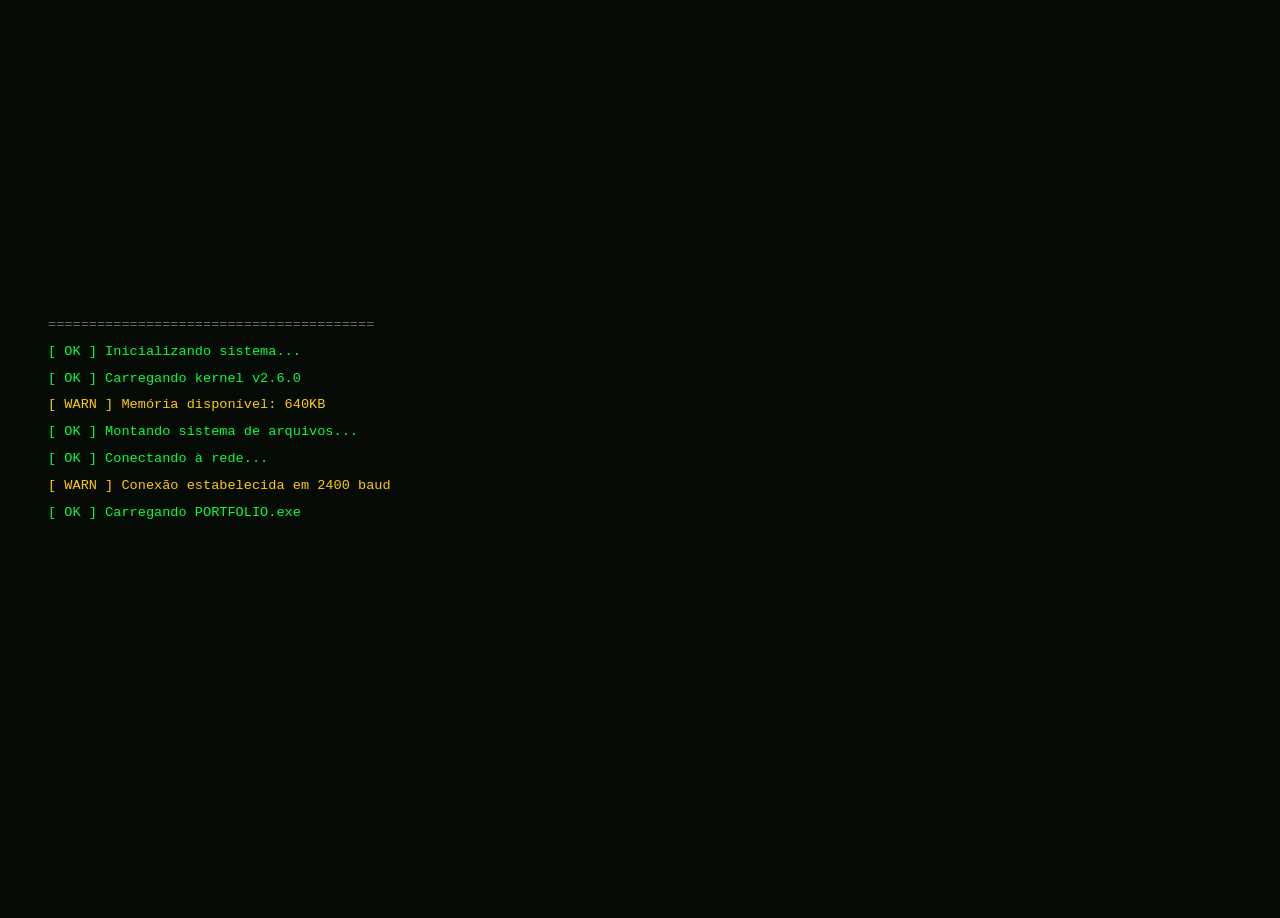
==== index.html @ 14c5c24e "Add files via upload" ====
<!DOCTYPE html>
<html lang="pt-BR">
<head>
  <meta charset="UTF-8">
  <meta http-equiv="X-UA-Compatible" content="IE=edge">
  <meta name="viewport" content="width=device-width, initial-scale=1.0">
  <title>Portfólio de Tarefas</title>
  <style>
    :root {
      --verde:       #00ff41;
      --verde-dim:   #00aa2a;
      --verde-muted: #005514;
      --fundo:       #050a05;
      --fundo2:      #0a100a;
      --borda:       #1a2e1a;
      --texto:       #c8e6c8;
      --muted:       #5a7a5a;
      --ciano:       #00ffff;
      --vermelho:    #ff3333;
    }

    * { margin: 0; padding: 0; box-sizing: border-box; }
    html { scroll-behavior: smooth; }

    /* ── SCANLINE ── */
    body::before {
      content: '';
      position: fixed;
      top: 0; left: 0;
      width: 100%; height: 100%;
      background: repeating-linear-gradient(
        0deg,
        transparent,
        transparent 2px,
        rgba(0,0,0,0.35) 2px,
        rgba(0,0,0,0.35) 4px
      );
      pointer-events: none;
      z-index: 9999;
    }

    body {
      background-color: var(--fundo);
      color: var(--texto);
      font-family: 'Courier New', Courier, monospace;
      font-size: 15px;
      line-height: 1.8;
    }

    ::-webkit-scrollbar { width: 6px; }
    ::-webkit-scrollbar-track { background: var(--fundo); }
    ::-webkit-scrollbar-thumb { background: var(--verde-muted); }

    /* ── BOOT SCREEN ── */
    #boot {
      position: fixed;
      inset: 0;
      background: var(--fundo);
      z-index: 10000;
      display: flex;
      flex-direction: column;
      justify-content: center;
      align-items: flex-start;
      padding: 3rem;
      font-family: 'Courier New', monospace;
      font-size: 0.85rem;
      color: var(--verde);
      gap: 0.15rem;
    }

    #boot .boot-line { opacity: 0; white-space: nowrap; }
    #boot .ok    { color: var(--verde); }
    #boot .warn  { color: #ffcc00; }
    #boot .barra { color: var(--muted); }

    /* ── HEADER ── */
    header {
      background-color: var(--fundo2);
      border-bottom: 1px solid var(--verde-muted);
      padding: 3rem 2rem;
      text-align: center;
      position: relative;
      z-index: 1;
    }

    header::before {
      content: '// PORTFOLIO.exe';
      display: block;
      font-size: 0.65rem;
      color: var(--verde-muted);
      letter-spacing: 0.2em;
      margin-bottom: 1rem;
    }

    header h1 {
      font-size: 2rem;
      color: var(--verde);
      margin-bottom: 0.5rem;
      letter-spacing: 0.05em;
      min-height: 2.5rem;
    }

    .cursor::after {
      content: '█';
      animation: blink 0.8s step-start infinite;
      color: var(--verde);
    }

    @keyframes blink {
      0%, 100% { opacity: 1; }
      50%       { opacity: 0; }
    }

    header p { color: var(--muted); font-size: 0.85rem; }
    header p::before { content: '> '; color: var(--verde); }

    /* ── MAIN ── */
    main {
      max-width: 860px;
      margin: 2.5rem auto;
      padding: 0 1.5rem 3rem;
      position: relative;
      z-index: 1;
    }

    h2 {
      font-size: 0.85rem;
      color: var(--verde);
      text-transform: uppercase;
      letter-spacing: 0.15em;
      margin-bottom: 1.5rem;
      padding-bottom: 0.5rem;
      border-bottom: 1px dashed var(--borda);
    }

    h2::before { content: '## '; color: var(--verde-muted); }

    /* ── GRID ── */
    .grid {
      display: grid;
      grid-template-columns: repeat(auto-fill, minmax(240px, 1fr));
      gap: 1.2rem;
    }

    /* ── CARD ── */
    .card {
      background-color: var(--fundo2);
      border: 1px solid var(--borda);
      border-left: 3px solid var(--verde);
      padding: 1.5rem;
      text-decoration: none;
      color: inherit;
      display: block;
      position: relative;
      overflow: hidden;
      transition: border-color 0.2s, background 0.2s;
      isolation: isolate;
    }

    .card:hover {
      border-color: var(--verde);
      background-color: rgba(0,255,65,0.04);
      box-shadow: 0 0 12px rgba(0,255,65,0.08);
    }

    /* linha verde deslizando no topo */
    .card::before {
      content: '';
      position: absolute;
      top: 0; left: 0; right: 0;
      height: 2px;
      background: var(--verde);
      transform: scaleX(0);
      transform-origin: left;
      transition: transform 0.3s ease;
      z-index: 2;
      pointer-events: none;
    }

    .card:hover::before { transform: scaleX(1); }

    .card-inner { position: relative; }

    /* ── OVERLAY (telão quebrado) ── */
    .card-overlay {
      position: absolute;
      inset: 0;
      pointer-events: none;
      opacity: 0;
      z-index: 1;
      background-image: repeating-linear-gradient(
        90deg,
        transparent,
        transparent calc(33% - 1px),
        rgba(0,255,65,0.3) calc(33% - 1px),
        rgba(0,255,65,0.3) 33%,
        transparent 33%,
        transparent calc(66% - 1px),
        rgba(0,255,255,0.25) calc(66% - 1px),
        rgba(0,255,255,0.25) 66%,
        transparent 66%
      );
    }

    .card .numero {
      font-size: 0.72rem;
      color: var(--verde-muted);
      margin-bottom: 0.5rem;
      letter-spacing: 0.05em;
    }

    .card h3 {
      font-size: 0.95rem;
      color: var(--ciano);
      margin-bottom: 0.4rem;
    }

    .card h3::before { content: '→ '; color: var(--verde-muted); }

    .card p {
      font-size: 0.82rem;
      color: var(--muted);
      line-height: 1.6;
    }

    /* ── KEYFRAMES DE GLITCH ── */

    @keyframes fase-drift {
      0%   { clip-path: none; transform: translate(0); filter: none; }
      20%  { clip-path: inset(15% 0 65% 0); transform: translateX(3px);  filter: hue-rotate(60deg); }
      40%  { clip-path: inset(0 0 80% 0);   transform: translateX(-2px); filter: none; }
      60%  { clip-path: inset(42% 0 30% 0); transform: translateX(3px);  filter: hue-rotate(100deg); }
      80%  { clip-path: none; transform: translate(0); filter: none; }
      100% { clip-path: none; transform: translate(0); filter: none; }
    }

    @keyframes fase-overexpose {
      0%   { filter: none; background-color: var(--fundo2); }
      25%  { filter: brightness(2.5) saturate(0); background-color: #152515; }
      50%  { filter: brightness(1.5) hue-rotate(40deg); }
      70%  { filter: none; background-color: var(--fundo2); }
      85%  { filter: brightness(1.15); }
      100% { filter: none; }
    }

    @keyframes fase-corrupcao {
      0%   { opacity: 1; letter-spacing: normal; filter: none; }
      30%  { opacity: 0.4; letter-spacing: 0.2em; filter: blur(0.6px); }
      55%  { opacity: 0.75; letter-spacing: -0.06em; filter: none; }
      75%  { opacity: 1; letter-spacing: normal; }
      100% { opacity: 1; }
    }

    @keyframes fase-frag {
      0%   { clip-path: none; transform: translate(0); filter: none; }
      18%  { clip-path: inset(10% 5% 60% 8%);  transform: translate(-2px, 1px); }
      35%  { clip-path: inset(50% 8% 10% 5%);  transform: translate(3px, -1px); filter: hue-rotate(50deg); }
      52%  { clip-path: inset(25% 55% 24% 0);  transform: translate(0, 2px); }
      68%  { clip-path: inset(0 0 70% 40%);    transform: translate(-2px, 0); filter: brightness(1.3); }
      80%  { clip-path: none; transform: translate(0); filter: none; }
      100% { clip-path: none; transform: translate(0); filter: none; }
    }

    @keyframes fase-telao {
      0%,10%  { opacity: 0; }
      20%     { opacity: 0.7; }
      50%     { opacity: 0.35; }
      75%     { opacity: 0.55; }
      90%     { opacity: 0; }
      100%    { opacity: 0; }
    }

    @keyframes fase-telao-card {
      0%   { filter: none; }
      20%  { filter: brightness(1.2) contrast(1.05); }
      50%  { filter: hue-rotate(30deg) brightness(1.05); }
      80%  { filter: none; }
      100% { filter: none; }
    }

    /* classes aplicadas via JS */
    .glitch-drift     { animation: fase-drift       0.5s steps(1) 1 forwards; }
    .glitch-expose    { animation: fase-overexpose   0.6s steps(1) 1 forwards; }
    .glitch-frag      { animation: fase-frag         0.5s steps(1) 1 forwards; }
    .glitch-telao     { animation: fase-telao-card   0.6s steps(1) 1 forwards; }
    .overlay-telao    { animation: fase-telao        0.6s steps(1) 1 forwards; }

    .glitch-corrupcao { animation: fase-corrupcao   0.55s steps(1) 1 forwards; }

    /* ── MATRIX CANVAS ── */
    #matrix {
      position: fixed;
      top: 0; left: 0;
      width: 100%; height: 100%;
      z-index: 0;
      opacity: 0.13;
      pointer-events: none;
    }

    /* ── FOOTER ── */
    footer {
      text-align: center;
      padding: 2rem;
      font-size: 0.72rem;
      color: var(--verde-muted);
      border-top: 1px solid var(--borda);
      position: relative;
      z-index: 1;
    }

    footer p::before { content: '// '; }
    /* ── TV SHUTDOWN OVERLAY ── */
    #tv-shutdown {
      position: fixed;
      inset: 0;
      z-index: 99998;
      pointer-events: none;
      display: none;
    }

    /* camada de distorção/conteúdo */
    #tv-page-wrap {
      position: fixed;
      inset: 0;
      z-index: 1;
      transform-origin: center center;
      pointer-events: none;
    }

    /* linha horizontal branca (o "tubo") */
    #tv-line {
      position: fixed;
      left: 0; right: 0;
      top: 50%;
      height: 3px;
      background: white;
      transform: translateY(-50%) scaleX(1);
      transform-origin: center;
      opacity: 0;
      z-index: 99999;
      box-shadow: 0 0 12px 4px rgba(255,255,255,0.8),
                  0 0 30px 10px rgba(200,255,200,0.4);
      pointer-events: none;
    }

    /* fade para preto final */
    #tv-blackout {
      position: fixed;
      inset: 0;
      background: black;
      opacity: 0;
      z-index: 99997;
      pointer-events: none;
    }

    /* congela TODAS as animações da página de uma vez */
    .tv-congelado * {
      animation-play-state: paused !important;
    }

    /* pseudo-elementos não são cobertos pelo * — trata separado */
    .tv-congelado *::before,
    .tv-congelado *::after {
      animation-play-state: paused !important;
    }
    .tv-frozen {
      transform: skewX(-1.5deg) translateX(4px) !important;
      filter: brightness(1.25) hue-rotate(15deg) !important;
    }

    /* ── OVERLAYS RGB + ESTÁTICA ── */
    #tv-rgb-r, #tv-rgb-c {
      position: fixed;
      inset: 0;
      z-index: 99996;
      pointer-events: none;
      opacity: 0;
      mix-blend-mode: screen;
    }

    #tv-rgb-r { background: rgba(255,0,0,0.2); }
    #tv-rgb-c { background: rgba(0,255,255,0.2); }

    #tv-static {
      position: fixed;
      inset: 0;
      z-index: 99995;
      pointer-events: none;
      opacity: 0;
      background-image: url("data:image/svg+xml,%3Csvg viewBox='0 0 200 200' xmlns='http://www.w3.org/2000/svg'%3E%3Cfilter id='n'%3E%3CfeTurbulence type='fractalNoise' baseFrequency='0.85' numOctaves='4' stitchTiles='stitch'/%3E%3C/filter%3E%3Crect width='200' height='200' filter='url(%23n)' opacity='0.5' fill='%2300ff41'/%3E%3C/svg%3E");
      background-size: 120px 120px;
      mix-blend-mode: overlay;
    }

    /* ── CONTAINER DAS FATIAS ── */
    #tv-slices {
      position: fixed;
      inset: 0;
      z-index: 99994;
      pointer-events: none;
      overflow: hidden;
    }

    /* cada fatia é uma cópia do fundo deslocada */
    .tv-slice {
      position: absolute;
      left: 0; right: 0;
      background: var(--fundo2);
      opacity: 0;
      transition: none;
    }

    /* colapso vertical — página encolhe para linha */
    .tv-collapse {
      animation: tv-colapso 0.35s cubic-bezier(0.4, 0, 1, 1) forwards !important;
    }

    @keyframes tv-colapso {
      0%   { transform: scaleY(1);    filter: brightness(1); }
      40%  { transform: scaleY(0.08); filter: brightness(2.5); }
      100% { transform: scaleY(0);    filter: brightness(4); }
    }
  </style>
</head>
<body>

  <div id="tv-blackout"></div>
  <div id="tv-rgb-r"></div>
  <div id="tv-rgb-c"></div>
  <div id="tv-static"></div>
  <div id="tv-slices"></div>
  <div id="tv-line"></div>

  <canvas id="matrix"></canvas>

  <div id="boot">
    <span class="boot-line barra">========================================</span>
    <span class="boot-line ok">[  OK  ] Inicializando sistema...</span>
    <span class="boot-line ok">[  OK  ] Carregando kernel v2.6.0</span>
    <span class="boot-line warn">[ WARN ] Memória disponível: 640KB</span>
    <span class="boot-line ok">[  OK  ] Montando sistema de arquivos...</span>
    <span class="boot-line ok">[  OK  ] Conectando à rede...</span>
    <span class="boot-line warn">[ WARN ] Conexão estabelecida em 2400 baud</span>
    <span class="boot-line ok">[  OK  ] Carregando PORTFOLIO.exe</span>
    <span class="boot-line barra">========================================</span>
    <span class="boot-line ok" style="margin-top:0.5rem">Bem-vindo, usuário.</span>
  </div>

  <header>
    <h1 id="titulo" class="cursor"></h1>
    <p>Programação Front-End 2026 &mdash; UniCesumar</p>
  </header>

  <main>
    <h2>Tarefas publicadas</h2>
    <div class="grid">

      <a class="card" href="tarefa1/">
        <div class="card-overlay"></div>
        <div class="card-inner">
          <div class="numero">// tarefa 01</div>
          <h3>Meus Colecionáveis</h3>
          <p>Colecionáveis.</p>
        </div>
      </a>

      <a class="card" href="tarefa2/">
        <div class="card-overlay"></div>
        <div class="card-inner">
          <div class="numero">// tarefa 02</div>
          <h3>Métodos de Ordenação em C</h3>
          <p>Bubble, Selection, Insertion, Quick e Merge Sort.</p>
        </div>
      </a>

      <a class="card" href="tarefa3/">
        <div class="card-overlay"></div>
        <div class="card-inner">
          <div class="numero">// tarefa 03</div>
          <h3>Nada Sobre Nada em Computação</h3>
          <p>Aplicar um CSS Maneiro no Site.</p>
        </div>
      </a>

      <a class="card" href="tarefa4/">
        <div class="card-overlay"></div>
        <div class="card-inner">
          <div class="numero">// tarefa 04</div>
          <h3>Nada Sobre Nada em Computação de Novo</h3>
          <p>Aplicar um CSS Maneiro no Site Usando o DaisyUi.</p>
        </div>
      </a>

    </div>
  </main>

  <footer>
    <p>cauê licce &mdash; cauelicce.github.io</p>
    <p>design e código dessa página feito com ia para facilitar minha vida</p>
  </footer>

  <script>
    /* ── MATRIX RAIN ── */
    const canvas   = document.getElementById('matrix');
    const ctx      = canvas.getContext('2d');
    const chars    = '01'.split('');
    const fontSize = 13;
    let colunas, gotas;

    function redimensionar() {
      canvas.width  = window.innerWidth;
      canvas.height = window.innerHeight;
      colunas = Math.floor(canvas.width / fontSize);
      gotas   = Array(colunas).fill(1);
    }

    redimensionar();
    window.addEventListener('resize', redimensionar);

    function desenharMatrix() {
      ctx.fillStyle = 'rgba(5, 10, 5, 0.05)';
      ctx.fillRect(0, 0, canvas.width, canvas.height);
      ctx.fillStyle = '#00ff41';
      ctx.font = fontSize + 'px Courier New';
      gotas.forEach((y, i) => {
        const char = chars[Math.floor(Math.random() * chars.length)];
        ctx.fillText(char, i * fontSize, y * fontSize);
        if (y * fontSize > canvas.height && Math.random() > 0.975) gotas[i] = 0;
        gotas[i]++;
      });
    }

    const matrixInterval = setInterval(desenharMatrix, 45);

    /* ── BOOT ANIMATION ── */
    const linhas = document.querySelectorAll('.boot-line');
    const boot   = document.getElementById('boot');

    linhas.forEach((linha, i) => {
      setTimeout(() => { linha.style.opacity = '1'; }, i * 180);
    });

    setTimeout(() => {
      boot.style.transition = 'opacity 0.5s';
      boot.style.opacity = '0';
      setTimeout(() => boot.style.display = 'none', 500);
      digitarTitulo('Portfólio de Tarefas');
    }, linhas.length * 180 + 600);

    function digitarTitulo(texto) {
      const el = document.getElementById('titulo');
      let i = 0;
      const intervalo = setInterval(() => {
        el.textContent += texto[i];
        i++;
        if (i >= texto.length) clearInterval(intervalo);
      }, 80);
    }

    /* ── GLITCH MIX POR CARD ── */
    function pausa(ms) {
      return new Promise(r => setTimeout(r, ms));
    }

    function criarFases(card, overlay) {
      const inner  = card.querySelector('.card-inner');
      const h3     = card.querySelector('h3');
      const p      = card.querySelector('p');
      const numero = card.querySelector('.numero');

      return [
        {
          nome: 'drift',
          dur: 500,
          aplicar() { card.classList.add('glitch-drift'); },
          limpar()  { card.classList.remove('glitch-drift'); }
        },
        {
          nome: 'overexposure',
          dur: 600,
          aplicar() { card.classList.add('glitch-expose'); },
          limpar()  { card.classList.remove('glitch-expose'); }
        },
        {
          nome: 'corrupcao',
          dur: 550,
          aplicar() {
            h3.classList.add('glitch-corrupcao');
            p.classList.add('glitch-corrupcao');
            numero.classList.add('glitch-corrupcao');
          },
          limpar() {
            h3.classList.remove('glitch-corrupcao');
            p.classList.remove('glitch-corrupcao');
            numero.classList.remove('glitch-corrupcao');
          }
        },
        {
          nome: 'fragmentacao',
          dur: 500,
          aplicar() { card.classList.add('glitch-frag'); },
          limpar()  { card.classList.remove('glitch-frag'); }
        },
        {
          nome: 'telao',
          dur: 600,
          aplicar() {
            card.classList.add('glitch-telao');
            overlay.classList.add('overlay-telao');
          },
          limpar() {
            card.classList.remove('glitch-telao');
            overlay.classList.remove('overlay-telao');
          }
        }
      ];
    }

    async function loopCard(card, overlay) {
      const fases = criarFases(card, overlay);

      while (true) {
        // intervalo aleatório entre 2s e 20s
        const espera = Math.floor(Math.random() * (20000 - 2000)) + 2000;
        await pausa(espera);

        // 15% chance de sequência: 8% = 3 fases, 7% = 2 fases, 85% = 1 fase
        const raro = Math.random();
        const qtd  = raro < 0.08 ? 3 : raro < 0.15 ? 2 : 1;

        const embaralhadas = [...fases].sort(() => Math.random() - 0.5);
        const selecionadas = embaralhadas.slice(0, qtd);

        for (let i = 0; i < selecionadas.length; i++) {
          const fase = selecionadas[i];
          fase.aplicar();
          await pausa(fase.dur);
          fase.limpar();

          // pausa curta entre efeitos em sequência
          if (i < selecionadas.length - 1) {
            await pausa(Math.floor(Math.random() * 120) + 80);
          }
        }
      }
    }

    // inicia um loop independente para cada card
    document.querySelectorAll('.card').forEach(card => {
      const overlay = card.querySelector('.card-overlay');
      loopCard(card, overlay);
    });

    /* ── TV SHUTDOWN AO CLICAR NO CARD ── */
    let navegando = false;

    function tvShutdown(destino) {
      if (navegando) return;
      navegando = true;

      const corpo    = document.body;
      const linha    = document.getElementById('tv-line');
      const blackout = document.getElementById('tv-blackout');
      const rgbR     = document.getElementById('tv-rgb-r');
      const rgbC     = document.getElementById('tv-rgb-c');
      const estatica = document.getElementById('tv-static');
      const slicesCt = document.getElementById('tv-slices');

      // ── CRIA AS FATIAS ──
      // Cada fatia é uma faixa horizontal que copia a cor de fundo
      // e desloca para o lado, simulando o efeito de separação
      const NUM_SLICES = 8;
      const sliceEls = [];
      const alturaSlice = Math.ceil(window.innerHeight / NUM_SLICES);

      for (let i = 0; i < NUM_SLICES; i++) {
        const s = document.createElement('div');
        s.className = 'tv-slice';
        s.style.top    = (i * alturaSlice) + 'px';
        s.style.height = alturaSlice + 'px';
        // cor alternada ligeiramente diferente para dar profundidade
        s.style.background = i % 2 === 0
          ? 'rgba(10,16,10,0.92)'
          : 'rgba(5,10,5,0.88)';
        slicesCt.appendChild(s);
        sliceEls.push(s);
      }

      // deslocamentos aleatórios fixos por fatia (não mudam a cada frame)
      const sliceOffsets = sliceEls.map(() => {
        const dir  = Math.random() > 0.5 ? 1 : -1;
        const dist = Math.floor(Math.random() * 55 + 15); // 15–70px
        return dir * dist;
      });

      // congela todas as animações da página imediatamente
      corpo.classList.add('tv-congelado');
      document.getElementById('titulo').classList.add('cursor-frozen');
      clearInterval(matrixInterval);
      let t = 0;
      const SLICE_DUR  = 900;
      const TICK       = 55; // ms por frame

      const tickSlice = setInterval(() => {
        t += TICK;

        sliceEls.forEach((s, i) => {
          // cada fatia aparece/desaparece aleatoriamente
          const visible = Math.random() > 0.35;
          if (visible) {
            // varia o offset para cada frame — jitter pequeno
            const jitter = Math.random() * 10 - 5;
            const tx = sliceOffsets[i] + jitter;
            s.style.opacity   = (Math.random() * 0.5 + 0.5).toFixed(2);
            s.style.transform = `translateX(${tx}px)`;
            s.style.filter    = Math.random() > 0.7
              ? `hue-rotate(${Math.random()*80}deg) brightness(${0.9 + Math.random()})`
              : 'none';
          } else {
            s.style.opacity = '0';
          }
        });

        // RGB split pulsa junto
        if (Math.random() > 0.4) {
          rgbR.style.opacity   = (Math.random() * 0.5).toFixed(2);
          rgbC.style.opacity   = (Math.random() * 0.5).toFixed(2);
          rgbR.style.transform = `translateX(${(Math.random()*14 - 7).toFixed(1)}px)`;
          rgbC.style.transform = `translateX(${(Math.random()*-14 + 7).toFixed(1)}px)`;
        } else {
          rgbR.style.opacity = '0';
          rgbC.style.opacity = '0';
        }

        // estática aleatória
        if (Math.random() > 0.5) {
          estatica.style.opacity = (Math.random() * 0.35).toFixed(2);
          estatica.style.backgroundPosition = `${Math.random()*100}px ${Math.random()*100}px`;
        } else {
          estatica.style.opacity = '0';
        }

        if (t >= SLICE_DUR) {
          clearInterval(tickSlice);

          // ── FASE 2: FREEZE (500ms) ──
          // fatias ficam paradas em posição deslocada
          sliceEls.forEach((s, i) => {
            s.style.opacity   = (Math.random() * 0.3 + 0.6).toFixed(2);
            s.style.transform = `translateX(${sliceOffsets[i]}px)`;
            s.style.filter    = 'none';
          });
          rgbR.style.opacity = '0.25';
          rgbC.style.opacity = '0.2';
          estatica.style.opacity = '0.15';

          setTimeout(() => {
            // limpa fatias e overlays
            sliceEls.forEach(s => s.style.opacity = '0');
            rgbR.style.opacity = '0';
            rgbC.style.opacity = '0';
            estatica.style.opacity = '0';

            // ── FASE 3: COLAPSO VERTICAL (350ms) ──
            corpo.classList.add('tv-collapse');

            setTimeout(() => { linha.style.opacity = '1'; }, 150);

            // ── FASE 4: LINHA ENCOLHE PARA PONTO (200ms) ──
            setTimeout(() => {
              linha.style.transition = 'transform 0.2s ease-in, opacity 0.2s ease-in, height 0.15s ease-in';
              linha.style.transform  = 'translateY(-50%) scaleX(0.02)';
              linha.style.height     = '2px';

              // ── FASE 5: FADE PARA PRETO + NAVEGA ──
              setTimeout(() => {
                linha.style.opacity = '0';
                blackout.style.transition = 'opacity 0.25s ease-in';
                blackout.style.opacity    = '1';

                setTimeout(() => { window.location.href = destino; }, 280);
              }, 200);

            }, 350);

          }, 900); // duração do freeze
        }
      }, TICK);
    }

    document.querySelectorAll('.card').forEach(card => {
      card.addEventListener('click', function(e) {
        e.preventDefault();
        tvShutdown(this.getAttribute('href'));
      });
    });
  </script>

</body>
</html>
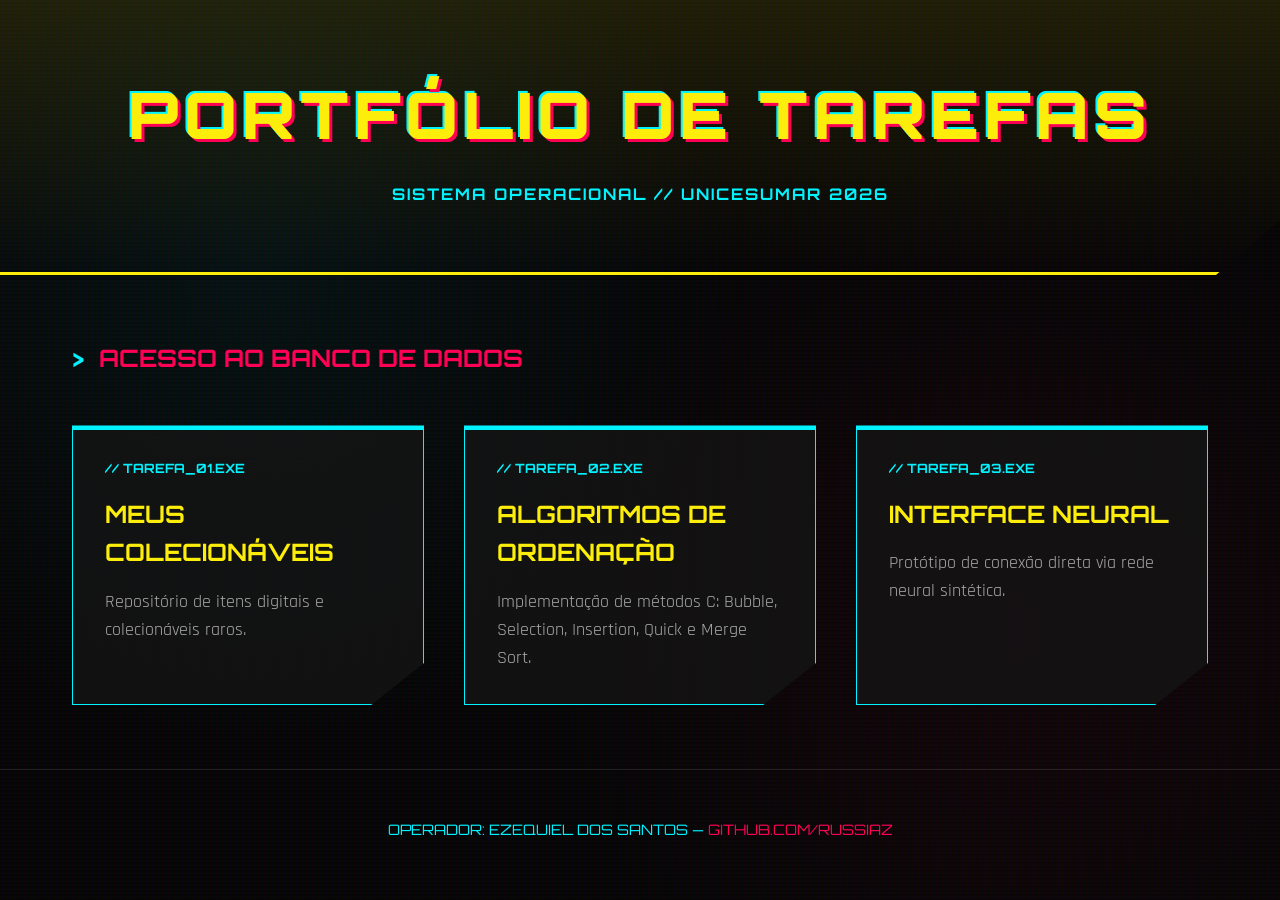
==== commit cee8c3aa: "Update index.html" ====
--- a/index.html
+++ b/index.html
@@ -1,802 +1,243 @@
 <!DOCTYPE html>
 <html lang="pt-BR">
 <head>
-  <meta charset="UTF-8">
-  <meta http-equiv="X-UA-Compatible" content="IE=edge">
-  <meta name="viewport" content="width=device-width, initial-scale=1.0">
-  <title>Portfólio de Tarefas</title>
-  <style>
-    :root {
-      --verde:       #00ff41;
-      --verde-dim:   #00aa2a;
-      --verde-muted: #005514;
-      --fundo:       #050a05;
-      --fundo2:      #0a100a;
-      --borda:       #1a2e1a;
-      --texto:       #c8e6c8;
-      --muted:       #5a7a5a;
-      --ciano:       #00ffff;
-      --vermelho:    #ff3333;
-    }
-
-    * { margin: 0; padding: 0; box-sizing: border-box; }
-    html { scroll-behavior: smooth; }
-
-    /* ── SCANLINE ── */
-    body::before {
-      content: '';
-      position: fixed;
-      top: 0; left: 0;
-      width: 100%; height: 100%;
-      background: repeating-linear-gradient(
-        0deg,
-        transparent,
-        transparent 2px,
-        rgba(0,0,0,0.35) 2px,
-        rgba(0,0,0,0.35) 4px
-      );
-      pointer-events: none;
-      z-index: 9999;
-    }
-
-    body {
-      background-color: var(--fundo);
-      color: var(--texto);
-      font-family: 'Courier New', Courier, monospace;
-      font-size: 15px;
-      line-height: 1.8;
-    }
-
-    ::-webkit-scrollbar { width: 6px; }
-    ::-webkit-scrollbar-track { background: var(--fundo); }
-    ::-webkit-scrollbar-thumb { background: var(--verde-muted); }
-
-    /* ── BOOT SCREEN ── */
-    #boot {
-      position: fixed;
-      inset: 0;
-      background: var(--fundo);
-      z-index: 10000;
-      display: flex;
-      flex-direction: column;
-      justify-content: center;
-      align-items: flex-start;
-      padding: 3rem;
-      font-family: 'Courier New', monospace;
-      font-size: 0.85rem;
-      color: var(--verde);
-      gap: 0.15rem;
-    }
-
-    #boot .boot-line { opacity: 0; white-space: nowrap; }
-    #boot .ok    { color: var(--verde); }
-    #boot .warn  { color: #ffcc00; }
-    #boot .barra { color: var(--muted); }
-
-    /* ── HEADER ── */
-    header {
-      background-color: var(--fundo2);
-      border-bottom: 1px solid var(--verde-muted);
-      padding: 3rem 2rem;
-      text-align: center;
-      position: relative;
-      z-index: 1;
-    }
-
-    header::before {
-      content: '// PORTFOLIO.exe';
-      display: block;
-      font-size: 0.65rem;
-      color: var(--verde-muted);
-      letter-spacing: 0.2em;
-      margin-bottom: 1rem;
-    }
-
-    header h1 {
-      font-size: 2rem;
-      color: var(--verde);
-      margin-bottom: 0.5rem;
-      letter-spacing: 0.05em;
-      min-height: 2.5rem;
-    }
-
-    .cursor::after {
-      content: '█';
-      animation: blink 0.8s step-start infinite;
-      color: var(--verde);
-    }
-
-    @keyframes blink {
-      0%, 100% { opacity: 1; }
-      50%       { opacity: 0; }
-    }
-
-    header p { color: var(--muted); font-size: 0.85rem; }
-    header p::before { content: '> '; color: var(--verde); }
-
-    /* ── MAIN ── */
-    main {
-      max-width: 860px;
-      margin: 2.5rem auto;
-      padding: 0 1.5rem 3rem;
-      position: relative;
-      z-index: 1;
-    }
-
-    h2 {
-      font-size: 0.85rem;
-      color: var(--verde);
-      text-transform: uppercase;
-      letter-spacing: 0.15em;
-      margin-bottom: 1.5rem;
-      padding-bottom: 0.5rem;
-      border-bottom: 1px dashed var(--borda);
-    }
-
-    h2::before { content: '## '; color: var(--verde-muted); }
-
-    /* ── GRID ── */
-    .grid {
-      display: grid;
-      grid-template-columns: repeat(auto-fill, minmax(240px, 1fr));
-      gap: 1.2rem;
-    }
-
-    /* ── CARD ── */
-    .card {
-      background-color: var(--fundo2);
-      border: 1px solid var(--borda);
-      border-left: 3px solid var(--verde);
-      padding: 1.5rem;
-      text-decoration: none;
-      color: inherit;
-      display: block;
-      position: relative;
-      overflow: hidden;
-      transition: border-color 0.2s, background 0.2s;
-      isolation: isolate;
-    }
-
-    .card:hover {
-      border-color: var(--verde);
-      background-color: rgba(0,255,65,0.04);
-      box-shadow: 0 0 12px rgba(0,255,65,0.08);
-    }
-
-    /* linha verde deslizando no topo */
-    .card::before {
-      content: '';
-      position: absolute;
-      top: 0; left: 0; right: 0;
-      height: 2px;
-      background: var(--verde);
-      transform: scaleX(0);
-      transform-origin: left;
-      transition: transform 0.3s ease;
-      z-index: 2;
-      pointer-events: none;
-    }
-
-    .card:hover::before { transform: scaleX(1); }
-
-    .card-inner { position: relative; }
-
-    /* ── OVERLAY (telão quebrado) ── */
-    .card-overlay {
-      position: absolute;
-      inset: 0;
-      pointer-events: none;
-      opacity: 0;
-      z-index: 1;
-      background-image: repeating-linear-gradient(
-        90deg,
-        transparent,
-        transparent calc(33% - 1px),
-        rgba(0,255,65,0.3) calc(33% - 1px),
-        rgba(0,255,65,0.3) 33%,
-        transparent 33%,
-        transparent calc(66% - 1px),
-        rgba(0,255,255,0.25) calc(66% - 1px),
-        rgba(0,255,255,0.25) 66%,
-        transparent 66%
-      );
-    }
-
-    .card .numero {
-      font-size: 0.72rem;
-      color: var(--verde-muted);
-      margin-bottom: 0.5rem;
-      letter-spacing: 0.05em;
-    }
-
-    .card h3 {
-      font-size: 0.95rem;
-      color: var(--ciano);
-      margin-bottom: 0.4rem;
-    }
-
-    .card h3::before { content: '→ '; color: var(--verde-muted); }
-
-    .card p {
-      font-size: 0.82rem;
-      color: var(--muted);
-      line-height: 1.6;
-    }
-
-    /* ── KEYFRAMES DE GLITCH ── */
-
-    @keyframes fase-drift {
-      0%   { clip-path: none; transform: translate(0); filter: none; }
-      20%  { clip-path: inset(15% 0 65% 0); transform: translateX(3px);  filter: hue-rotate(60deg); }
-      40%  { clip-path: inset(0 0 80% 0);   transform: translateX(-2px); filter: none; }
-      60%  { clip-path: inset(42% 0 30% 0); transform: translateX(3px);  filter: hue-rotate(100deg); }
-      80%  { clip-path: none; transform: translate(0); filter: none; }
-      100% { clip-path: none; transform: translate(0); filter: none; }
-    }
-
-    @keyframes fase-overexpose {
-      0%   { filter: none; background-color: var(--fundo2); }
-      25%  { filter: brightness(2.5) saturate(0); background-color: #152515; }
-      50%  { filter: brightness(1.5) hue-rotate(40deg); }
-      70%  { filter: none; background-color: var(--fundo2); }
-      85%  { filter: brightness(1.15); }
-      100% { filter: none; }
-    }
-
-    @keyframes fase-corrupcao {
-      0%   { opacity: 1; letter-spacing: normal; filter: none; }
-      30%  { opacity: 0.4; letter-spacing: 0.2em; filter: blur(0.6px); }
-      55%  { opacity: 0.75; letter-spacing: -0.06em; filter: none; }
-      75%  { opacity: 1; letter-spacing: normal; }
-      100% { opacity: 1; }
-    }
-
-    @keyframes fase-frag {
-      0%   { clip-path: none; transform: translate(0); filter: none; }
-      18%  { clip-path: inset(10% 5% 60% 8%);  transform: translate(-2px, 1px); }
-      35%  { clip-path: inset(50% 8% 10% 5%);  transform: translate(3px, -1px); filter: hue-rotate(50deg); }
-      52%  { clip-path: inset(25% 55% 24% 0);  transform: translate(0, 2px); }
-      68%  { clip-path: inset(0 0 70% 40%);    transform: translate(-2px, 0); filter: brightness(1.3); }
-      80%  { clip-path: none; transform: translate(0); filter: none; }
-      100% { clip-path: none; transform: translate(0); filter: none; }
-    }
-
-    @keyframes fase-telao {
-      0%,10%  { opacity: 0; }
-      20%     { opacity: 0.7; }
-      50%     { opacity: 0.35; }
-      75%     { opacity: 0.55; }
-      90%     { opacity: 0; }
-      100%    { opacity: 0; }
-    }
-
-    @keyframes fase-telao-card {
-      0%   { filter: none; }
-      20%  { filter: brightness(1.2) contrast(1.05); }
-      50%  { filter: hue-rotate(30deg) brightness(1.05); }
-      80%  { filter: none; }
-      100% { filter: none; }
-    }
-
-    /* classes aplicadas via JS */
-    .glitch-drift     { animation: fase-drift       0.5s steps(1) 1 forwards; }
-    .glitch-expose    { animation: fase-overexpose   0.6s steps(1) 1 forwards; }
-    .glitch-frag      { animation: fase-frag         0.5s steps(1) 1 forwards; }
-    .glitch-telao     { animation: fase-telao-card   0.6s steps(1) 1 forwards; }
-    .overlay-telao    { animation: fase-telao        0.6s steps(1) 1 forwards; }
-
-    .glitch-corrupcao { animation: fase-corrupcao   0.55s steps(1) 1 forwards; }
-
-    /* ── MATRIX CANVAS ── */
-    #matrix {
-      position: fixed;
-      top: 0; left: 0;
-      width: 100%; height: 100%;
-      z-index: 0;
-      opacity: 0.13;
-      pointer-events: none;
-    }
-
-    /* ── FOOTER ── */
-    footer {
-      text-align: center;
-      padding: 2rem;
-      font-size: 0.72rem;
-      color: var(--verde-muted);
-      border-top: 1px solid var(--borda);
-      position: relative;
-      z-index: 1;
-    }
-
-    footer p::before { content: '// '; }
-    /* ── TV SHUTDOWN OVERLAY ── */
-    #tv-shutdown {
-      position: fixed;
-      inset: 0;
-      z-index: 99998;
-      pointer-events: none;
-      display: none;
-    }
-
-    /* camada de distorção/conteúdo */
-    #tv-page-wrap {
-      position: fixed;
-      inset: 0;
-      z-index: 1;
-      transform-origin: center center;
-      pointer-events: none;
-    }
-
-    /* linha horizontal branca (o "tubo") */
-    #tv-line {
-      position: fixed;
-      left: 0; right: 0;
-      top: 50%;
-      height: 3px;
-      background: white;
-      transform: translateY(-50%) scaleX(1);
-      transform-origin: center;
-      opacity: 0;
-      z-index: 99999;
-      box-shadow: 0 0 12px 4px rgba(255,255,255,0.8),
-                  0 0 30px 10px rgba(200,255,200,0.4);
-      pointer-events: none;
-    }
-
-    /* fade para preto final */
-    #tv-blackout {
-      position: fixed;
-      inset: 0;
-      background: black;
-      opacity: 0;
-      z-index: 99997;
-      pointer-events: none;
-    }
-
-    /* congela TODAS as animações da página de uma vez */
-    .tv-congelado * {
-      animation-play-state: paused !important;
-    }
-
-    /* pseudo-elementos não são cobertos pelo * — trata separado */
-    .tv-congelado *::before,
-    .tv-congelado *::after {
-      animation-play-state: paused !important;
-    }
-    .tv-frozen {
-      transform: skewX(-1.5deg) translateX(4px) !important;
-      filter: brightness(1.25) hue-rotate(15deg) !important;
-    }
-
-    /* ── OVERLAYS RGB + ESTÁTICA ── */
-    #tv-rgb-r, #tv-rgb-c {
-      position: fixed;
-      inset: 0;
-      z-index: 99996;
-      pointer-events: none;
-      opacity: 0;
-      mix-blend-mode: screen;
-    }
-
-    #tv-rgb-r { background: rgba(255,0,0,0.2); }
-    #tv-rgb-c { background: rgba(0,255,255,0.2); }
-
-    #tv-static {
-      position: fixed;
-      inset: 0;
-      z-index: 99995;
-      pointer-events: none;
-      opacity: 0;
-      background-image: url("data:image/svg+xml,%3Csvg viewBox='0 0 200 200' xmlns='http://www.w3.org/2000/svg'%3E%3Cfilter id='n'%3E%3CfeTurbulence type='fractalNoise' baseFrequency='0.85' numOctaves='4' stitchTiles='stitch'/%3E%3C/filter%3E%3Crect width='200' height='200' filter='url(%23n)' opacity='0.5' fill='%2300ff41'/%3E%3C/svg%3E");
-      background-size: 120px 120px;
-      mix-blend-mode: overlay;
-    }
-
-    /* ── CONTAINER DAS FATIAS ── */
-    #tv-slices {
-      position: fixed;
-      inset: 0;
-      z-index: 99994;
-      pointer-events: none;
-      overflow: hidden;
-    }
-
-    /* cada fatia é uma cópia do fundo deslocada */
-    .tv-slice {
-      position: absolute;
-      left: 0; right: 0;
-      background: var(--fundo2);
-      opacity: 0;
-      transition: none;
-    }
-
-    /* colapso vertical — página encolhe para linha */
-    .tv-collapse {
-      animation: tv-colapso 0.35s cubic-bezier(0.4, 0, 1, 1) forwards !important;
-    }
-
-    @keyframes tv-colapso {
-      0%   { transform: scaleY(1);    filter: brightness(1); }
-      40%  { transform: scaleY(0.08); filter: brightness(2.5); }
-      100% { transform: scaleY(0);    filter: brightness(4); }
-    }
-  </style>
+    <meta charset="UTF-8">
+    <meta http-equiv="X-UA-Compatible" content="IE=edge">
+    <meta name="viewport" content="width=device-width, initial-scale=1.0">
+    <title>Portfólio de Tarefas // Cyberpunk 2026</title>
+    <link rel="preconnect" href="https://fonts.googleapis.com">
+    <link rel="preconnect" href="https://fonts.gstatic.com" crossorigin>
+    <link href="https://fonts.googleapis.com/css2?family=Orbitron:wght@400;700;900&family=Rajdhani:wght@300;500;700&display=swap" rel="stylesheet">
+    <style>
+        :root {
+            --bg-color: #050505;
+            --main-cyan: #00f3ff;
+            --main-pink: #ff0055;
+            --main-yellow: #fcee0a;
+            --text-color: #e0e0e0;
+            --card-bg: rgba(20, 20, 20, 0.8);
+            --glitch-speed: 0.3s;
+        }
+
+        * {
+            margin: 0;
+            padding: 0;
+            box-sizing: border-box;
+        }
+
+        body {
+            background-color: var(--bg-color);
+            background-image: 
+                radial-gradient(circle at 20% 30%, rgba(0, 243, 255, 0.05) 0%, transparent 40%),
+                radial-gradient(circle at 80% 70%, rgba(255, 0, 85, 0.05) 0%, transparent 40%),
+                linear-gradient(rgba(18, 16, 16, 0) 50%, rgba(0, 0, 0, 0.25) 50%),
+                linear-gradient(90deg, rgba(255, 0, 0, 0.06), rgba(0, 255, 0, 0.02), rgba(0, 0, 255, 0.06));
+            background-size: 100% 100%, 100% 100%, 100% 4px, 3px 100%;
+            color: var(--text-color);
+            font-family: 'Rajdhani', sans-serif;
+            line-height: 1.6;
+            overflow-x: hidden;
+            min-height: 100vh;
+        }
+
+        header {
+            padding: 4rem 2rem;
+            text-align: center;
+            border-bottom: 3px solid var(--main-yellow);
+            position: relative;
+            background: linear-gradient(to bottom, rgba(252, 238, 10, 0.1), transparent);
+            clip-path: polygon(0 0, 100% 0, 100% 80%, 95% 100%, 0 100%);
+        }
+
+        header h1 {
+            font-family: 'Orbitron', sans-serif;
+            font-size: clamp(2rem, 8vw, 4rem);
+            font-weight: 900;
+            text-transform: uppercase;
+            color: var(--main-yellow);
+            text-shadow: 3px 3px 0px var(--main-pink), -2px -2px 0px var(--main-cyan);
+            letter-spacing: 5px;
+            margin-bottom: 1rem;
+            position: relative;
+        }
+
+        header p {
+            font-family: 'Orbitron', sans-serif;
+            font-weight: 700;
+            color: var(--main-cyan);
+            letter-spacing: 2px;
+            text-transform: uppercase;
+        }
+
+        main {
+            max-width: 1200px;
+            margin: 0 auto;
+            padding: 4rem 2rem;
+        }
+
+        h2 {
+            font-family: 'Orbitron', sans-serif;
+            text-transform: uppercase;
+            color: var(--main-pink);
+            margin-bottom: 3rem;
+            display: flex;
+            align-items: center;
+            gap: 1rem;
+        }
+
+        h2::before {
+            content: ">";
+            color: var(--main-cyan);
+        }
+
+        .grid {
+            display: grid;
+            grid-template-columns: repeat(auto-fill, minmax(300px, 1fr));
+            gap: 2.5rem;
+        }
+
+        .card {
+            background: var(--card-bg);
+            border: 1px solid var(--main-cyan);
+            padding: 2rem;
+            text-decoration: none;
+            color: inherit;
+            position: relative;
+            transition: all 0.3s ease;
+            clip-path: polygon(0 0, 100% 0, 100% 85%, 85% 100%, 0 100%);
+            display: flex;
+            flex-direction: column;
+            gap: 1rem;
+            overflow: hidden;
+        }
+
+        .card::before {
+            content: "";
+            position: absolute;
+            top: 0;
+            left: 0;
+            width: 100%;
+            height: 4px;
+            background: var(--main-cyan);
+            transition: all 0.3s ease;
+        }
+
+        .card:hover {
+            transform: translateY(-10px) skewX(-2deg);
+            box-shadow: 10px 10px 0px var(--main-pink);
+            border-color: var(--main-pink);
+        }
+
+        .card:hover::before {
+            background: var(--main-pink);
+            height: 8px;
+        }
+
+        .card .numero {
+            font-family: 'Orbitron', sans-serif;
+            color: var(--main-cyan);
+            font-size: 0.8rem;
+            font-weight: bold;
+        }
+
+        .card h3 {
+            font-family: 'Orbitron', sans-serif;
+            font-size: 1.5rem;
+            color: var(--main-yellow);
+            text-transform: uppercase;
+        }
+
+        .card p {
+            font-size: 1.1rem;
+            color: #aaa;
+        }
+
+        footer {
+            text-align: center;
+            padding: 3rem;
+            border-top: 1px solid rgba(255, 255, 255, 0.1);
+            font-family: 'Orbitron', sans-serif;
+            color: var(--main-cyan);
+            font-size: 0.9rem;
+            text-transform: uppercase;
+        }
+
+        /* Glitch Effect */
+        .glitch-wrapper {
+            position: relative;
+        }
+
+        @keyframes glitch {
+            0% { transform: translate(0); }
+            20% { transform: translate(-3px, 3px); }
+            40% { transform: translate(-3px, -3px); }
+            60% { transform: translate(3px, 3px); }
+            80% { transform: translate(3px, -3px); }
+            100% { transform: translate(0); }
+        }
+
+        .card:hover h3 {
+            animation: glitch var(--glitch-speed) infinite;
+            text-shadow: 2px 0 var(--main-pink), -2px 0 var(--main-cyan);
+        }
+
+        /* Decorative elements */
+        .scanline {
+            width: 100%;
+            height: 100px;
+            z-index: 10;
+            background: linear-gradient(0deg, rgba(0, 0, 0, 0) 0%, rgba(255, 255, 255, 0.1) 50%, rgba(0, 0, 0, 0) 100%);
+            opacity: 0.1;
+            position: fixed;
+            bottom: 100%;
+            animation: scanline 8s linear infinite;
+            pointer-events: none;
+        }
+
+        @keyframes scanline {
+            0% { bottom: 100%; }
+            100% { bottom: -100px; }
+        }
+
+    </style>
 </head>
 <body>
-
-  <div id="tv-blackout"></div>
-  <div id="tv-rgb-r"></div>
-  <div id="tv-rgb-c"></div>
-  <div id="tv-static"></div>
-  <div id="tv-slices"></div>
-  <div id="tv-line"></div>
-
-  <canvas id="matrix"></canvas>
-
-  <div id="boot">
-    <span class="boot-line barra">========================================</span>
-    <span class="boot-line ok">[  OK  ] Inicializando sistema...</span>
-    <span class="boot-line ok">[  OK  ] Carregando kernel v2.6.0</span>
-    <span class="boot-line warn">[ WARN ] Memória disponível: 640KB</span>
-    <span class="boot-line ok">[  OK  ] Montando sistema de arquivos...</span>
-    <span class="boot-line ok">[  OK  ] Conectando à rede...</span>
-    <span class="boot-line warn">[ WARN ] Conexão estabelecida em 2400 baud</span>
-    <span class="boot-line ok">[  OK  ] Carregando PORTFOLIO.exe</span>
-    <span class="boot-line barra">========================================</span>
-    <span class="boot-line ok" style="margin-top:0.5rem">Bem-vindo, usuário.</span>
-  </div>
-
-  <header>
-    <h1 id="titulo" class="cursor"></h1>
-    <p>Programação Front-End 2026 &mdash; UniCesumar</p>
-  </header>
-
-  <main>
-    <h2>Tarefas publicadas</h2>
-    <div class="grid">
-
-      <a class="card" href="tarefa1/">
-        <div class="card-overlay"></div>
-        <div class="card-inner">
-          <div class="numero">// tarefa 01</div>
-          <h3>Meus Colecionáveis</h3>
-          <p>Colecionáveis.</p>
+    <div class="scanline"></div>
+    
+    <header>
+        <h1 class="glitch" data-text="Portfólio de Tarefas">Portfólio de Tarefas</h1>
+        <p>SISTEMA OPERACIONAL // UniCesumar 2026</p>
+    </header>
+
+    <main>
+        <h2>Acesso ao Banco de Dados</h2>
+        
+        <div class="grid">
+            <!-- CARD DE TAREFA 01 -->
+            <a class="card" href="tarefa1/">
+                <div class="numero">// TAREFA_01.EXE</div>
+                <h3>Meus Colecionáveis</h3>
+                <p>Repositório de itens digitais e colecionáveis raros.</p>
+            </a>
+
+            <!-- CARD DE TAREFA 02 -->
+            <a class="card" href="tarefa2/">
+                <div class="numero">// TAREFA_02.EXE</div>
+                <h3>Algoritmos de Ordenação</h3>
+                <p>Implementação de métodos C: Bubble, Selection, Insertion, Quick e Merge Sort.</p>
+            </a>
+
+            <!-- CARD DE TAREFA 03 (EXEMPLO) -->
+            <a class="card" href="#">
+                <div class="numero">// TAREFA_03.EXE</div>
+                <h3>Interface Neural</h3>
+                <p>Protótipo de conexão direta via rede neural sintética.</p>
+            </a>
         </div>
-      </a>
-
-      <a class="card" href="tarefa2/">
-        <div class="card-overlay"></div>
-        <div class="card-inner">
-          <div class="numero">// tarefa 02</div>
-          <h3>Métodos de Ordenação em C</h3>
-          <p>Bubble, Selection, Insertion, Quick e Merge Sort.</p>
-        </div>
-      </a>
-
-      <a class="card" href="tarefa3/">
-        <div class="card-overlay"></div>
-        <div class="card-inner">
-          <div class="numero">// tarefa 03</div>
-          <h3>Nada Sobre Nada em Computação</h3>
-          <p>Aplicar um CSS Maneiro no Site.</p>
-        </div>
-      </a>
-
-      <a class="card" href="tarefa4/">
-        <div class="card-overlay"></div>
-        <div class="card-inner">
-          <div class="numero">// tarefa 04</div>
-          <h3>Nada Sobre Nada em Computação de Novo</h3>
-          <p>Aplicar um CSS Maneiro no Site Usando o DaisyUi.</p>
-        </div>
-      </a>
-
-    </div>
-  </main>
-
-  <footer>
-    <p>cauê licce &mdash; cauelicce.github.io</p>
-    <p>design e código dessa página feito com ia para facilitar minha vida</p>
-  </footer>
-
-  <script>
-    /* ── MATRIX RAIN ── */
-    const canvas   = document.getElementById('matrix');
-    const ctx      = canvas.getContext('2d');
-    const chars    = '01'.split('');
-    const fontSize = 13;
-    let colunas, gotas;
-
-    function redimensionar() {
-      canvas.width  = window.innerWidth;
-      canvas.height = window.innerHeight;
-      colunas = Math.floor(canvas.width / fontSize);
-      gotas   = Array(colunas).fill(1);
-    }
-
-    redimensionar();
-    window.addEventListener('resize', redimensionar);
-
-    function desenharMatrix() {
-      ctx.fillStyle = 'rgba(5, 10, 5, 0.05)';
-      ctx.fillRect(0, 0, canvas.width, canvas.height);
-      ctx.fillStyle = '#00ff41';
-      ctx.font = fontSize + 'px Courier New';
-      gotas.forEach((y, i) => {
-        const char = chars[Math.floor(Math.random() * chars.length)];
-        ctx.fillText(char, i * fontSize, y * fontSize);
-        if (y * fontSize > canvas.height && Math.random() > 0.975) gotas[i] = 0;
-        gotas[i]++;
-      });
-    }
-
-    const matrixInterval = setInterval(desenharMatrix, 45);
-
-    /* ── BOOT ANIMATION ── */
-    const linhas = document.querySelectorAll('.boot-line');
-    const boot   = document.getElementById('boot');
-
-    linhas.forEach((linha, i) => {
-      setTimeout(() => { linha.style.opacity = '1'; }, i * 180);
-    });
-
-    setTimeout(() => {
-      boot.style.transition = 'opacity 0.5s';
-      boot.style.opacity = '0';
-      setTimeout(() => boot.style.display = 'none', 500);
-      digitarTitulo('Portfólio de Tarefas');
-    }, linhas.length * 180 + 600);
-
-    function digitarTitulo(texto) {
-      const el = document.getElementById('titulo');
-      let i = 0;
-      const intervalo = setInterval(() => {
-        el.textContent += texto[i];
-        i++;
-        if (i >= texto.length) clearInterval(intervalo);
-      }, 80);
-    }
-
-    /* ── GLITCH MIX POR CARD ── */
-    function pausa(ms) {
-      return new Promise(r => setTimeout(r, ms));
-    }
-
-    function criarFases(card, overlay) {
-      const inner  = card.querySelector('.card-inner');
-      const h3     = card.querySelector('h3');
-      const p      = card.querySelector('p');
-      const numero = card.querySelector('.numero');
-
-      return [
-        {
-          nome: 'drift',
-          dur: 500,
-          aplicar() { card.classList.add('glitch-drift'); },
-          limpar()  { card.classList.remove('glitch-drift'); }
-        },
-        {
-          nome: 'overexposure',
-          dur: 600,
-          aplicar() { card.classList.add('glitch-expose'); },
-          limpar()  { card.classList.remove('glitch-expose'); }
-        },
-        {
-          nome: 'corrupcao',
-          dur: 550,
-          aplicar() {
-            h3.classList.add('glitch-corrupcao');
-            p.classList.add('glitch-corrupcao');
-            numero.classList.add('glitch-corrupcao');
-          },
-          limpar() {
-            h3.classList.remove('glitch-corrupcao');
-            p.classList.remove('glitch-corrupcao');
-            numero.classList.remove('glitch-corrupcao');
-          }
-        },
-        {
-          nome: 'fragmentacao',
-          dur: 500,
-          aplicar() { card.classList.add('glitch-frag'); },
-          limpar()  { card.classList.remove('glitch-frag'); }
-        },
-        {
-          nome: 'telao',
-          dur: 600,
-          aplicar() {
-            card.classList.add('glitch-telao');
-            overlay.classList.add('overlay-telao');
-          },
-          limpar() {
-            card.classList.remove('glitch-telao');
-            overlay.classList.remove('overlay-telao');
-          }
-        }
-      ];
-    }
-
-    async function loopCard(card, overlay) {
-      const fases = criarFases(card, overlay);
-
-      while (true) {
-        // intervalo aleatório entre 2s e 20s
-        const espera = Math.floor(Math.random() * (20000 - 2000)) + 2000;
-        await pausa(espera);
-
-        // 15% chance de sequência: 8% = 3 fases, 7% = 2 fases, 85% = 1 fase
-        const raro = Math.random();
-        const qtd  = raro < 0.08 ? 3 : raro < 0.15 ? 2 : 1;
-
-        const embaralhadas = [...fases].sort(() => Math.random() - 0.5);
-        const selecionadas = embaralhadas.slice(0, qtd);
-
-        for (let i = 0; i < selecionadas.length; i++) {
-          const fase = selecionadas[i];
-          fase.aplicar();
-          await pausa(fase.dur);
-          fase.limpar();
-
-          // pausa curta entre efeitos em sequência
-          if (i < selecionadas.length - 1) {
-            await pausa(Math.floor(Math.random() * 120) + 80);
-          }
-        }
-      }
-    }
-
-    // inicia um loop independente para cada card
-    document.querySelectorAll('.card').forEach(card => {
-      const overlay = card.querySelector('.card-overlay');
-      loopCard(card, overlay);
-    });
-
-    /* ── TV SHUTDOWN AO CLICAR NO CARD ── */
-    let navegando = false;
-
-    function tvShutdown(destino) {
-      if (navegando) return;
-      navegando = true;
-
-      const corpo    = document.body;
-      const linha    = document.getElementById('tv-line');
-      const blackout = document.getElementById('tv-blackout');
-      const rgbR     = document.getElementById('tv-rgb-r');
-      const rgbC     = document.getElementById('tv-rgb-c');
-      const estatica = document.getElementById('tv-static');
-      const slicesCt = document.getElementById('tv-slices');
-
-      // ── CRIA AS FATIAS ──
-      // Cada fatia é uma faixa horizontal que copia a cor de fundo
-      // e desloca para o lado, simulando o efeito de separação
-      const NUM_SLICES = 8;
-      const sliceEls = [];
-      const alturaSlice = Math.ceil(window.innerHeight / NUM_SLICES);
-
-      for (let i = 0; i < NUM_SLICES; i++) {
-        const s = document.createElement('div');
-        s.className = 'tv-slice';
-        s.style.top    = (i * alturaSlice) + 'px';
-        s.style.height = alturaSlice + 'px';
-        // cor alternada ligeiramente diferente para dar profundidade
-        s.style.background = i % 2 === 0
-          ? 'rgba(10,16,10,0.92)'
-          : 'rgba(5,10,5,0.88)';
-        slicesCt.appendChild(s);
-        sliceEls.push(s);
-      }
-
-      // deslocamentos aleatórios fixos por fatia (não mudam a cada frame)
-      const sliceOffsets = sliceEls.map(() => {
-        const dir  = Math.random() > 0.5 ? 1 : -1;
-        const dist = Math.floor(Math.random() * 55 + 15); // 15–70px
-        return dir * dist;
-      });
-
-      // congela todas as animações da página imediatamente
-      corpo.classList.add('tv-congelado');
-      document.getElementById('titulo').classList.add('cursor-frozen');
-      clearInterval(matrixInterval);
-      let t = 0;
-      const SLICE_DUR  = 900;
-      const TICK       = 55; // ms por frame
-
-      const tickSlice = setInterval(() => {
-        t += TICK;
-
-        sliceEls.forEach((s, i) => {
-          // cada fatia aparece/desaparece aleatoriamente
-          const visible = Math.random() > 0.35;
-          if (visible) {
-            // varia o offset para cada frame — jitter pequeno
-            const jitter = Math.random() * 10 - 5;
-            const tx = sliceOffsets[i] + jitter;
-            s.style.opacity   = (Math.random() * 0.5 + 0.5).toFixed(2);
-            s.style.transform = `translateX(${tx}px)`;
-            s.style.filter    = Math.random() > 0.7
-              ? `hue-rotate(${Math.random()*80}deg) brightness(${0.9 + Math.random()})`
-              : 'none';
-          } else {
-            s.style.opacity = '0';
-          }
-        });
-
-        // RGB split pulsa junto
-        if (Math.random() > 0.4) {
-          rgbR.style.opacity   = (Math.random() * 0.5).toFixed(2);
-          rgbC.style.opacity   = (Math.random() * 0.5).toFixed(2);
-          rgbR.style.transform = `translateX(${(Math.random()*14 - 7).toFixed(1)}px)`;
-          rgbC.style.transform = `translateX(${(Math.random()*-14 + 7).toFixed(1)}px)`;
-        } else {
-          rgbR.style.opacity = '0';
-          rgbC.style.opacity = '0';
-        }
-
-        // estática aleatória
-        if (Math.random() > 0.5) {
-          estatica.style.opacity = (Math.random() * 0.35).toFixed(2);
-          estatica.style.backgroundPosition = `${Math.random()*100}px ${Math.random()*100}px`;
-        } else {
-          estatica.style.opacity = '0';
-        }
-
-        if (t >= SLICE_DUR) {
-          clearInterval(tickSlice);
-
-          // ── FASE 2: FREEZE (500ms) ──
-          // fatias ficam paradas em posição deslocada
-          sliceEls.forEach((s, i) => {
-            s.style.opacity   = (Math.random() * 0.3 + 0.6).toFixed(2);
-            s.style.transform = `translateX(${sliceOffsets[i]}px)`;
-            s.style.filter    = 'none';
-          });
-          rgbR.style.opacity = '0.25';
-          rgbC.style.opacity = '0.2';
-          estatica.style.opacity = '0.15';
-
-          setTimeout(() => {
-            // limpa fatias e overlays
-            sliceEls.forEach(s => s.style.opacity = '0');
-            rgbR.style.opacity = '0';
-            rgbC.style.opacity = '0';
-            estatica.style.opacity = '0';
-
-            // ── FASE 3: COLAPSO VERTICAL (350ms) ──
-            corpo.classList.add('tv-collapse');
-
-            setTimeout(() => { linha.style.opacity = '1'; }, 150);
-
-            // ── FASE 4: LINHA ENCOLHE PARA PONTO (200ms) ──
-            setTimeout(() => {
-              linha.style.transition = 'transform 0.2s ease-in, opacity 0.2s ease-in, height 0.15s ease-in';
-              linha.style.transform  = 'translateY(-50%) scaleX(0.02)';
-              linha.style.height     = '2px';
-
-              // ── FASE 5: FADE PARA PRETO + NAVEGA ──
-              setTimeout(() => {
-                linha.style.opacity = '0';
-                blackout.style.transition = 'opacity 0.25s ease-in';
-                blackout.style.opacity    = '1';
-
-                setTimeout(() => { window.location.href = destino; }, 280);
-              }, 200);
-
-            }, 350);
-
-          }, 900); // duração do freeze
-        }
-      }, TICK);
-    }
-
-    document.querySelectorAll('.card').forEach(card => {
-      card.addEventListener('click', function(e) {
-        e.preventDefault();
-        tvShutdown(this.getAttribute('href'));
-      });
-    });
-  </script>
-
+    </main>
+
+    <footer>
+        <p>Operador: Ezequiel dos Santos — <span style="color: var(--main-pink)">github.com/russiaz</span></p>
+    </footer>
 </body>
 </html>
-
-
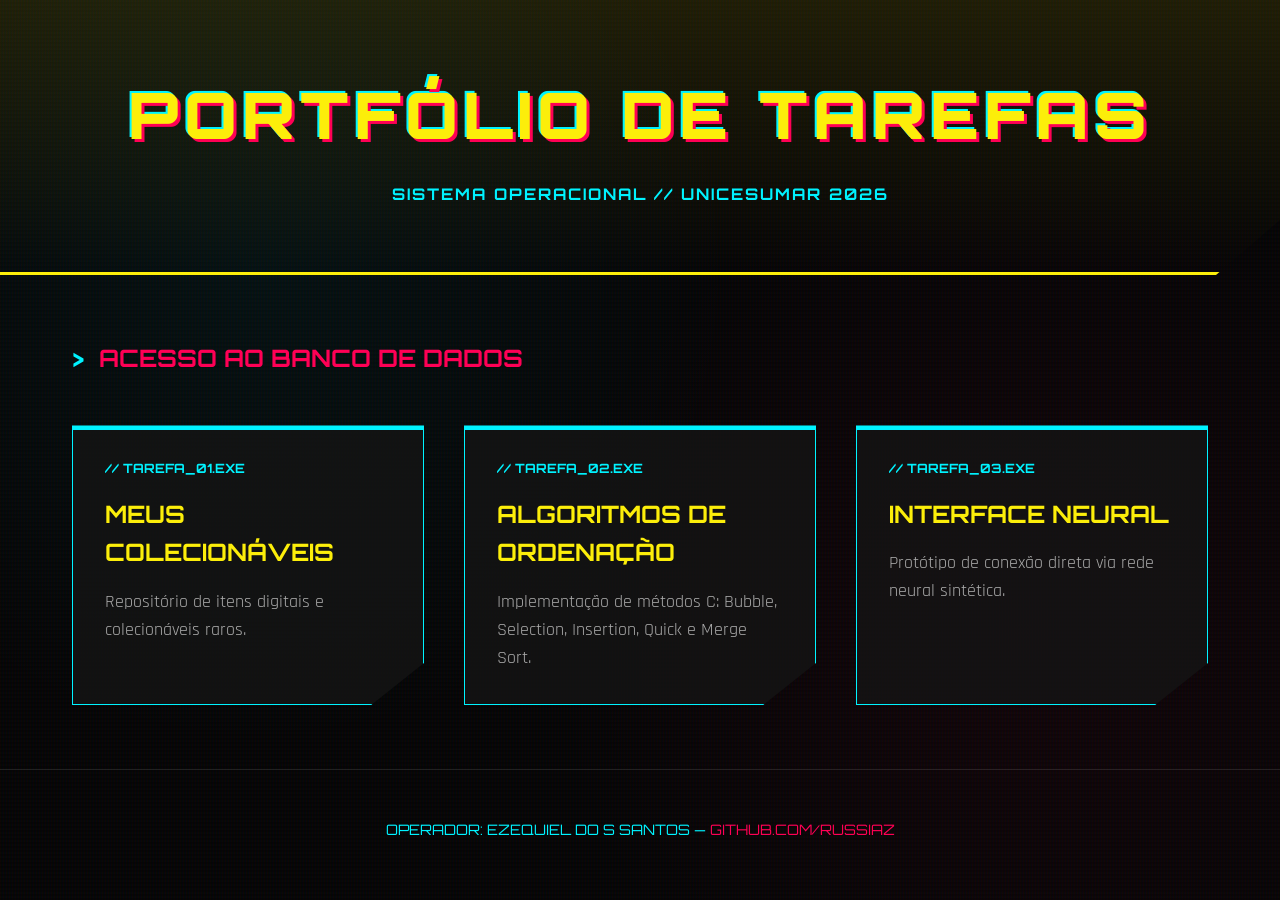
==== commit 974aba65: "Fix HTML encoding issues in index.html" ====
--- a/index.html
+++ b/index.html
@@ -237,7 +237,8 @@
     </main>
 
     <footer>
-        <p>Operador: Ezequiel dos Santos — <span style="color: var(--main-pink)">github.com/russiaz</span></p>
+        <p>Operador: Ezequiel do s Santos — <span style="color: var(--main-pink)">github.com/russiaz</span></p>
     </footer>
 </body>
 </html>
+
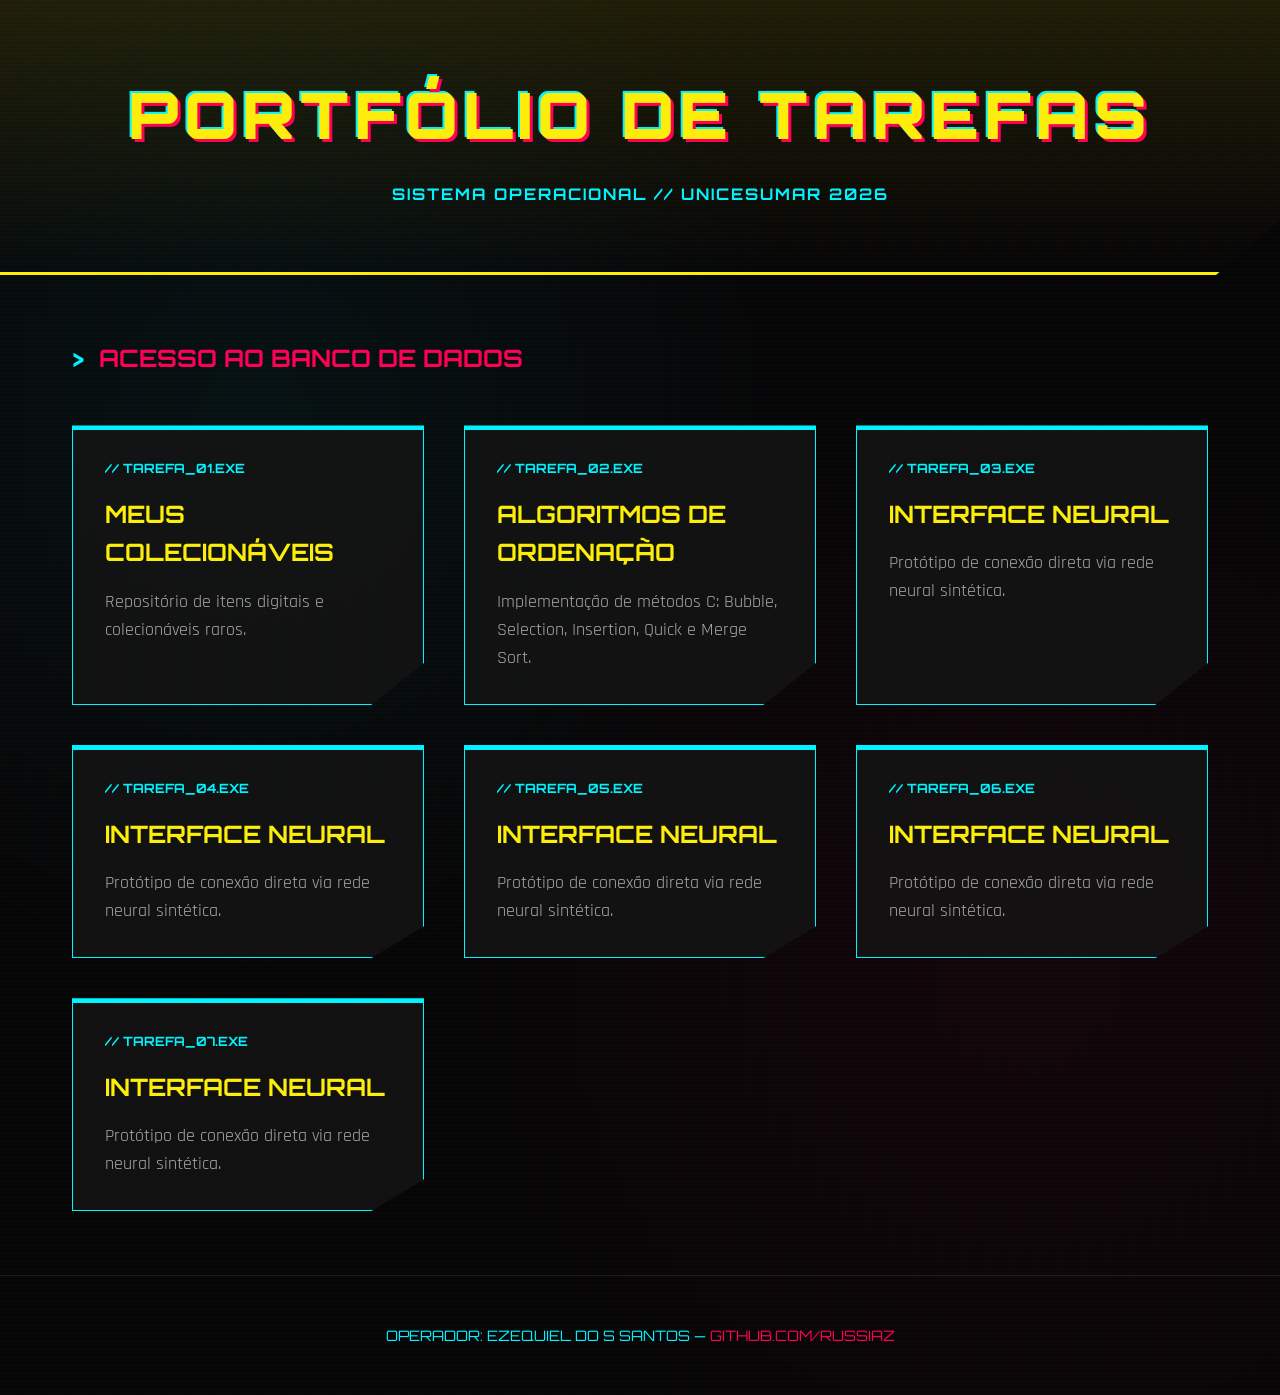
==== commit 802c434a: "Add multiple task cards to index.html Added multiple task cards to the main section of the portfolio" ====
--- a/index.html
+++ b/index.html
@@ -1,4 +1,4 @@
-<!DOCTYPE html>
+ <!DOCTYPE html>
 <html lang="pt-BR">
 <head>
     <meta charset="UTF-8">
@@ -227,12 +227,41 @@
                 <p>Implementação de métodos C: Bubble, Selection, Insertion, Quick e Merge Sort.</p>
             </a>
 
-            <!-- CARD DE TAREFA 03 (EXEMPLO) -->
-            <a class="card" href="#">
+            
+            <a class="card" href="tarefa3/">
                 <div class="numero">// TAREFA_03.EXE</div>
                 <h3>Interface Neural</h3>
                 <p>Protótipo de conexão direta via rede neural sintética.</p>
             </a>
+
+             
+            <a class="card" href="tarefa4/">
+                <div class="numero">// TAREFA_04.EXE</div>
+                <h3>Interface Neural</h3>
+                <p>Protótipo de conexão direta via rede neural sintética.</p>
+            </a>
+
+             
+            <a class="card" href="tarefa5/">
+                <div class="numero">// TAREFA_05.EXE</div>
+                <h3>Interface Neural</h3>
+                <p>Protótipo de conexão direta via rede neural sintética.</p>
+            </a>
+
+             
+            <a class="card" href="tarefa6/">
+                <div class="numero">// TAREFA_06.EXE</div>
+                <h3>Interface Neural</h3>
+                <p>Protótipo de conexão direta via rede neural sintética.</p>
+            </a>
+
+            
+            <a class="card" href="tarefa7/">
+                <div class="numero">// TAREFA_07.EXE</div>
+                <h3>Interface Neural</h3>
+                <p>Protótipo de conexão direta via rede neural sintética.</p>
+            </a>
+            
         </div>
     </main>
 
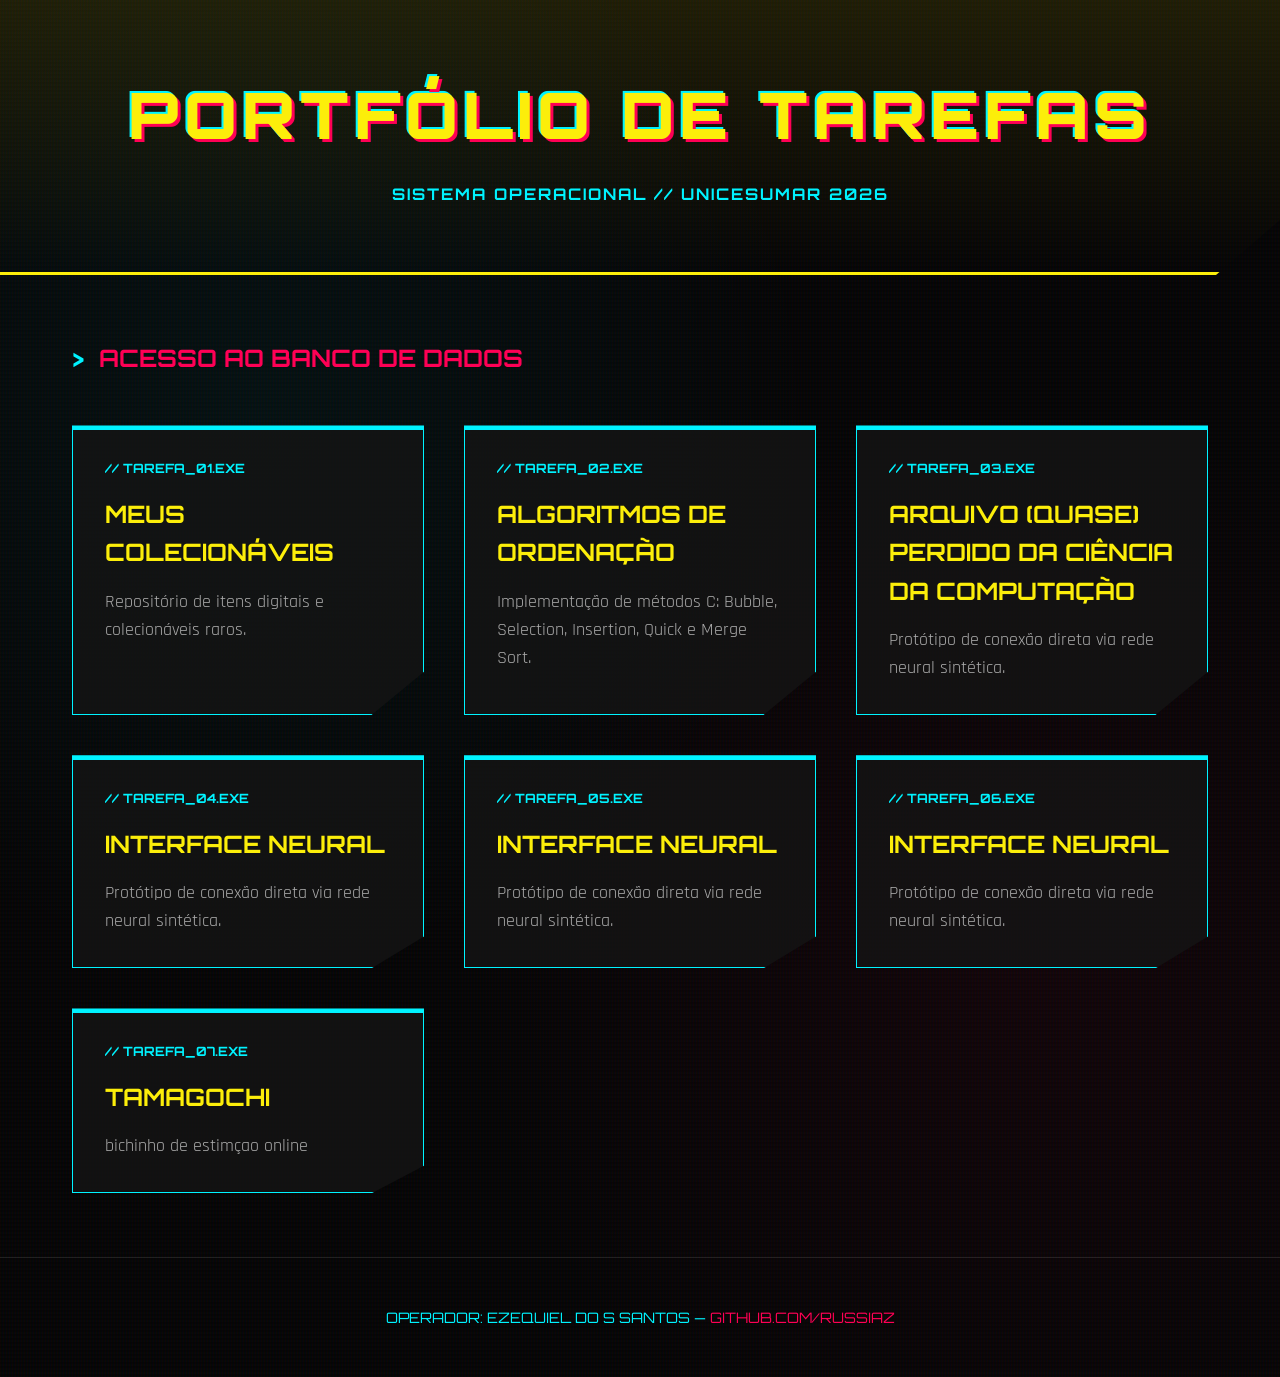
==== commit effb3fb0: "Update index.html" ====
--- a/index.html
+++ b/index.html
@@ -230,7 +230,7 @@
             
             <a class="card" href="tarefa3/">
                 <div class="numero">// TAREFA_03.EXE</div>
-                <h3>Interface Neural</h3>
+                <h3>Arquivo (Quase) Perdido da Ciência da Computação</h3>
                 <p>Protótipo de conexão direta via rede neural sintética.</p>
             </a>
 
@@ -258,8 +258,8 @@
             
             <a class="card" href="tarefa7/">
                 <div class="numero">// TAREFA_07.EXE</div>
-                <h3>Interface Neural</h3>
-                <p>Protótipo de conexão direta via rede neural sintética.</p>
+                <h3>Tamagochi</h3>
+                <p>bichinho de estimçao online</p>
             </a>
             
         </div>
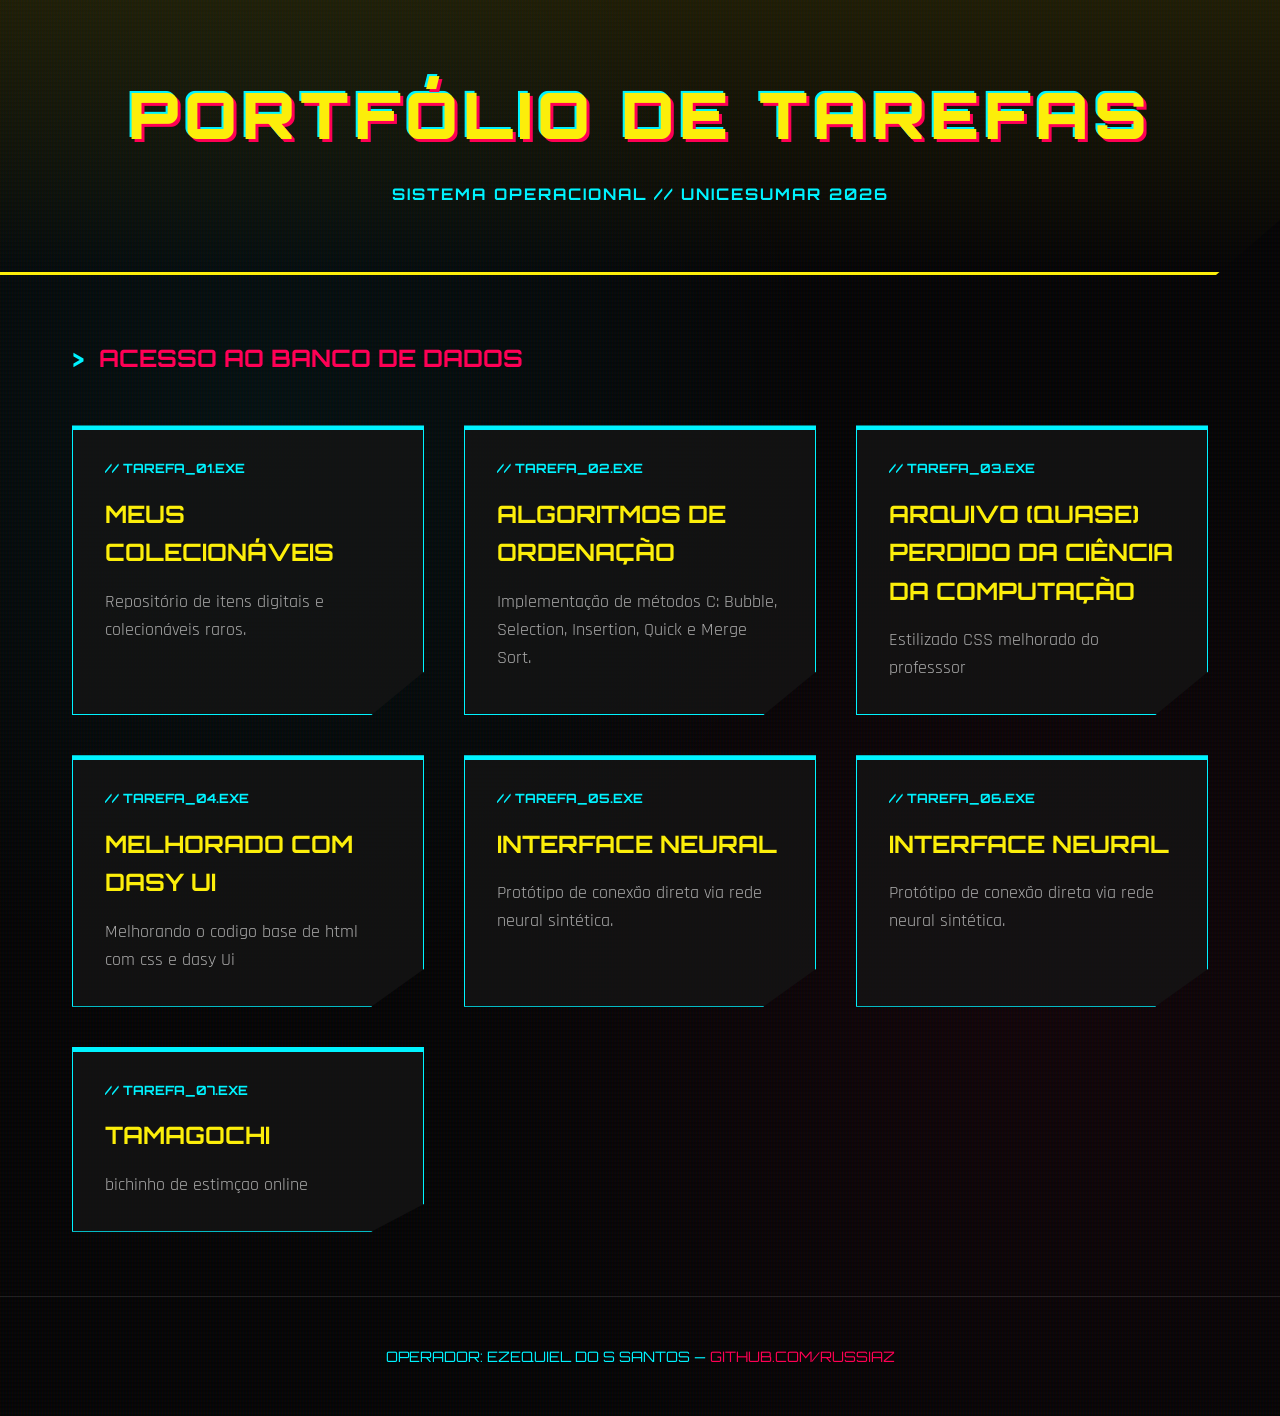
==== commit a03771f0: "Update index.html" ====
--- a/index.html
+++ b/index.html
@@ -231,14 +231,14 @@
             <a class="card" href="tarefa3/">
                 <div class="numero">// TAREFA_03.EXE</div>
                 <h3>Arquivo (Quase) Perdido da Ciência da Computação</h3>
-                <p>Protótipo de conexão direta via rede neural sintética.</p>
+                <p>Estilizado CSS melhorado do professsor</p>
             </a>
 
              
             <a class="card" href="tarefa4/">
                 <div class="numero">// TAREFA_04.EXE</div>
-                <h3>Interface Neural</h3>
-                <p>Protótipo de conexão direta via rede neural sintética.</p>
+                <h3>melhorado com Dasy UI</h3>
+                <p>Melhorando o codigo base de html com css e dasy Ui</p>
             </a>
 
              
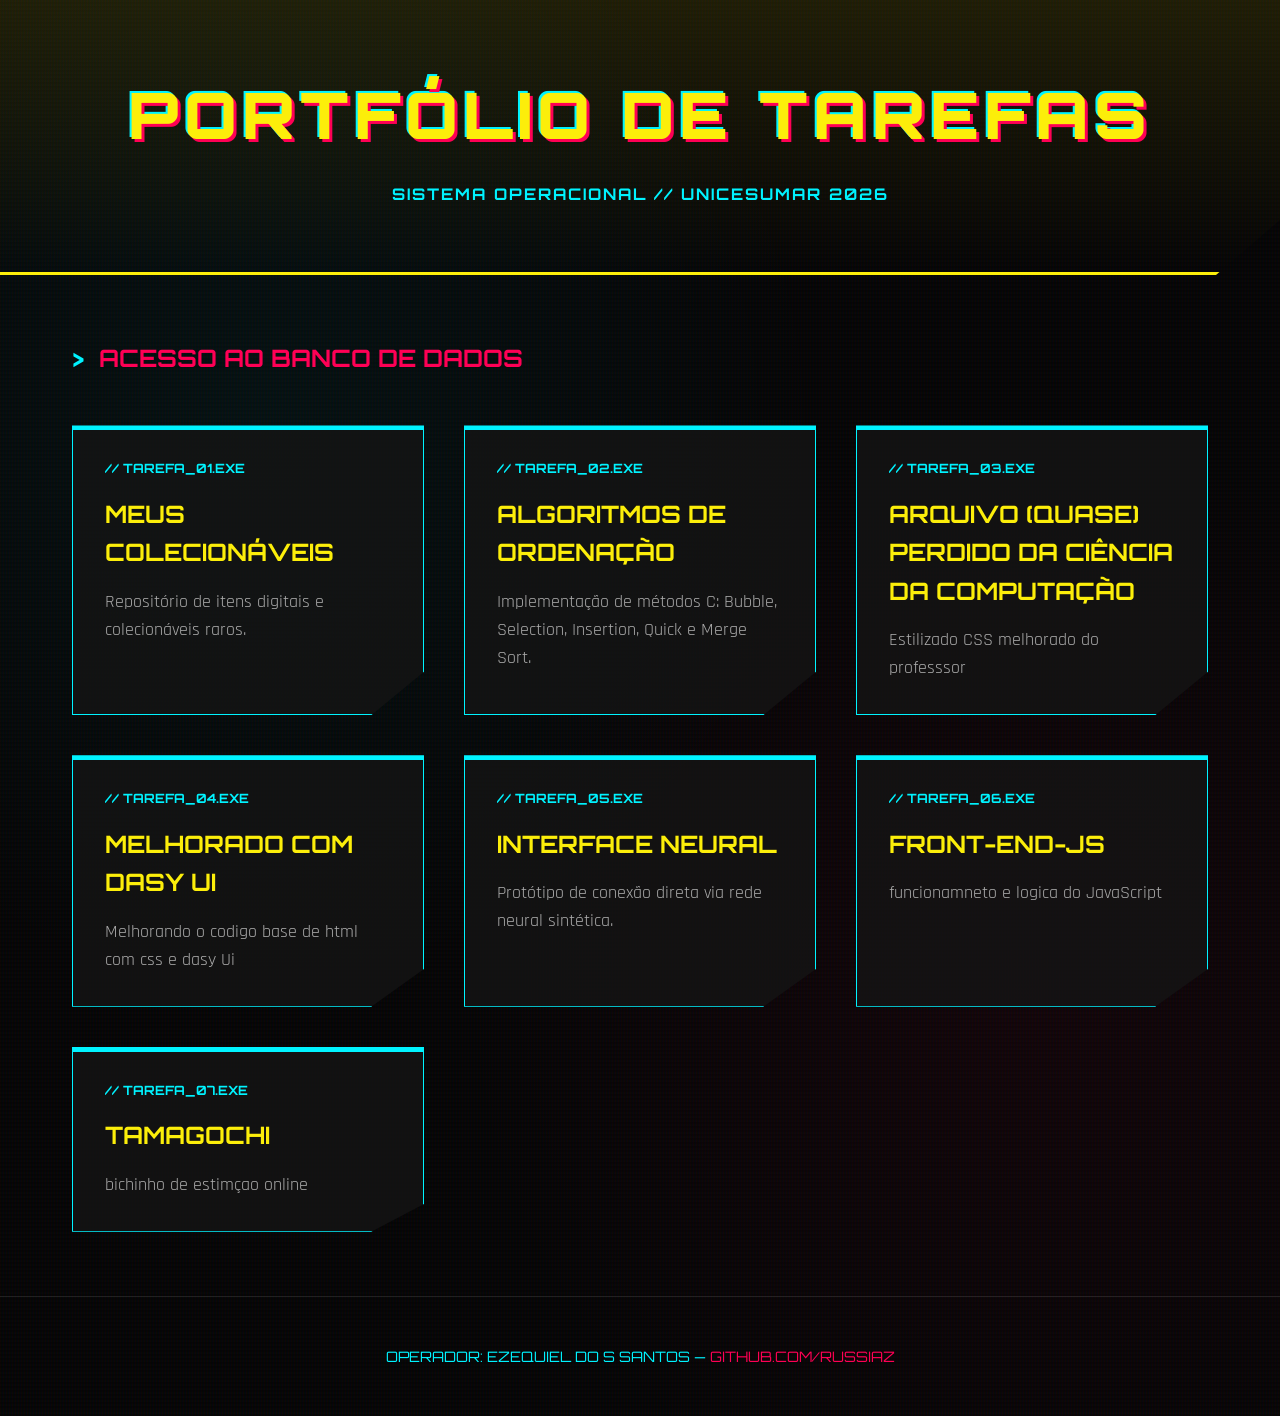
==== commit cd0e1459: "Fix HTML structure and update task cards" ====
--- a/index.html
+++ b/index.html
@@ -251,8 +251,8 @@
              
             <a class="card" href="tarefa6/">
                 <div class="numero">// TAREFA_06.EXE</div>
-                <h3>Interface Neural</h3>
-                <p>Protótipo de conexão direta via rede neural sintética.</p>
+                <h3>Front-end-Js</h3>
+                <p>funcionamneto e logica do JavaScript</p>
             </a>
 
             
